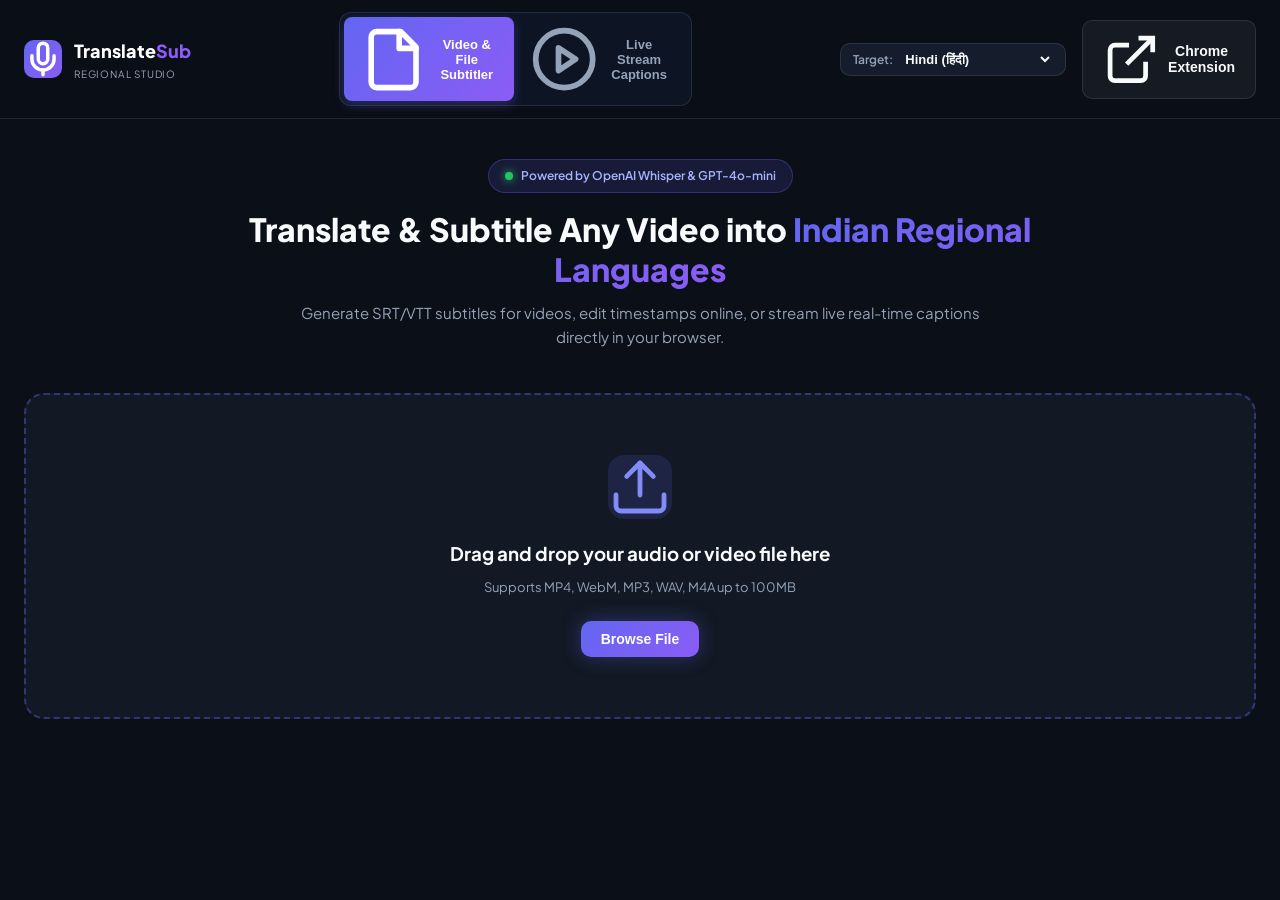
==== frontend/index.html @ feff539c "Initial commit: Regional Language Live Captions & Video Subtitle Studio" ====
<!DOCTYPE html>
<html lang="en">
<head>
  <meta charset="UTF-8">
  <meta name="viewport" content="width=device-width, initial-scale=1.0">
  <title>TranslateSub - AI Video Subtitle Generator & Live Regional Translator</title>
  <link rel="stylesheet" href="styles.css">
  <link rel="preconnect" href="https://fonts.googleapis.com">
  <link rel="preconnect" href="https://fonts.gstatic.com" crossorigin>
  <link href="https://fonts.googleapis.com/css2?family=Plus+Jakarta+Sans:wght@400;500;600;700;800&display=swap" rel="stylesheet">
</head>
<body>
  <!-- Header Navbar -->
  <header class="navbar">
    <div class="nav-container">
      <div class="brand">
        <div class="logo-icon">
          <svg viewBox="0 0 24 24" fill="none" stroke="currentColor" stroke-width="2.2" stroke-linecap="round" stroke-linejoin="round">
            <path d="M12 2a3 3 0 0 0-3 3v7a3 3 0 0 0 6 0V5a3 3 0 0 0-3-3z"></path>
            <path d="M19 10v2a7 7 0 0 1-14 0v-2"></path>
            <line x1="12" y1="19" x2="12" y2="22"></line>
          </svg>
        </div>
        <div class="brand-text">
          <span class="brand-name">Translate<span class="brand-accent">Sub</span></span>
          <span class="brand-tag">Regional Studio</span>
        </div>
      </div>

      <!-- Studio Mode Nav Pills -->
      <div class="nav-pills">
        <button id="pillFileStudio" class="nav-pill active">
          <svg viewBox="0 0 24 24" fill="none" stroke="currentColor" stroke-width="2" stroke-linecap="round" stroke-linejoin="round"><path d="M14.5 2H6a2 2 0 0 0-2 2v16a2 2 0 0 0 2 2h12a2 2 0 0 0 2-2V7.5L14.5 2z"></path><polyline points="14 2 14 8 20 8"></polyline></svg>
          Video & File Subtitler
        </button>
        <button id="pillLiveStudio" class="nav-pill">
          <svg viewBox="0 0 24 24" fill="none" stroke="currentColor" stroke-width="2" stroke-linecap="round" stroke-linejoin="round"><circle cx="12" cy="12" r="10"></circle><polygon points="10 8 16 12 10 16 10 8"></polygon></svg>
          Live Stream Captions
        </button>
      </div>

      <!-- Language & Controls -->
      <div class="nav-actions">
        <div class="lang-selector-group">
          <span class="lang-label">Target:</span>
          <select id="globalLangSelect" class="lang-select">
            <option value="hi" selected>Hindi (हिंदी)</option>
            <option value="mr">Marathi (मराठी)</option>
            <option value="ta">Tamil (தமிழ்)</option>
            <option value="te">Telugu (తెలుగు)</option>
            <option value="kn">Kannada (ಕನ್ನಡ)</option>
            <option value="bn">Bengali (বাংলা)</option>
            <option value="gu">Gujarati (ગુજરાતી)</option>
            <option value="ml">Malayalam (മലയാളം)</option>
            <option value="pa">Punjabi (ਪੰਜਾਬੀ)</option>
          </select>
        </div>

        <button id="extModalBtn" class="btn btn-outline">
          <svg viewBox="0 0 24 24" fill="none" stroke="currentColor" stroke-width="2"><path d="M18 13v6a2 2 0 0 1-2 2H5a2 2 0 0 1-2-2V8a2 2 0 0 1 2-2h6"></path><polyline points="15 3 21 3 21 9"></polyline><line x1="10" y1="14" x2="21" y2="3"></line></svg>
          Chrome Extension
        </button>
      </div>
    </div>
  </header>

  <!-- Hero Header -->
  <section class="hero-section">
    <div class="container text-center">
      <div class="hero-badge">
        <span class="pulse-dot"></span> Powered by OpenAI Whisper & GPT-4o-mini
      </div>
      <h1 class="hero-title">Translate & Subtitle Any Video into <span class="gradient-text">Indian Regional Languages</span></h1>
      <p class="hero-subtitle">Generate SRT/VTT subtitles for videos, edit timestamps online, or stream live real-time captions directly in your browser.</p>
    </div>
  </section>

  <!-- Main Content Container -->
  <main class="main-container">

    <!-- MODE 1: FILE SUBTITLE STUDIO -->
    <section id="fileStudioMode" class="studio-section active">
      <!-- Upload Dropzone -->
      <div id="dropzone" class="dropzone-card">
        <input type="file" id="fileInput" accept="video/*,audio/*" class="file-input-hidden">
        <div class="dropzone-content">
          <div class="upload-icon">
            <svg viewBox="0 0 24 24" fill="none" stroke="currentColor" stroke-width="1.8" stroke-linecap="round" stroke-linejoin="round">
              <path d="M21 15v4a2 2 0 0 1-2 2H5a2 2 0 0 1-2-2v-4"></path>
              <polyline points="17 8 12 3 7 8"></polyline>
              <line x1="12" y1="3" x2="12" y2="15"></line>
            </svg>
          </div>
          <h3>Drag and drop your audio or video file here</h3>
          <p class="dropzone-hint">Supports MP4, WebM, MP3, WAV, M4A up to 100MB</p>
          <button type="button" id="browseBtn" class="btn btn-primary btn-glow">
            Browse File
          </button>
        </div>
      </div>

      <!-- Loading / Processing Card -->
      <div id="processingCard" class="card processing-card hidden">
        <div class="spinner"></div>
        <div class="processing-info">
          <h4 id="processingStatusTitle">Transcribing & Translating...</h4>
          <p id="processingStatusDesc">Whisper is extracting speech timestamps while GPT-4o-mini translates into your selected regional language.</p>
          <div class="progress-bar-container">
            <div class="progress-bar-fill" id="progressBarFill"></div>
          </div>
        </div>
      </div>

      <!-- Studio Dual Pane Workspace -->
      <div id="workspaceGrid" class="workspace-grid hidden">

        <!-- Left Pane: Media Player & Synchronized Overlay -->
        <div class="media-pane card">
          <div class="pane-header">
            <div class="pane-title">
              <svg viewBox="0 0 24 24" fill="none" stroke="currentColor" stroke-width="2"><rect x="2" y="2" width="20" height="20" rx="2.18" ry="2.18"></rect><line x1="7" y1="2" x2="7" y2="22"></line><line x1="17" y1="2" x2="17" y2="22"></line><line x1="2" y1="12" x2="22" y2="12"></line></svg>
              Media Preview
            </div>
            <span id="fileNameBadge" class="badge">video.mp4</span>
          </div>

          <div class="player-wrapper">
            <video id="mediaPlayer" controls crossorigin="anonymous"></video>
            <!-- Synchronized On-Player Subtitle Overlay -->
            <div id="playerSubtitleOverlay" class="player-subtitle-overlay hidden">
              <div id="playerSubTranslated" class="sub-translated">...</div>
              <div id="playerSubOriginal" class="sub-original">...</div>
            </div>
          </div>
        </div>

        <!-- Right Pane: Interactive Subtitle Editor -->
        <div class="editor-pane card">
          <div class="pane-header">
            <div class="pane-title">
              <svg viewBox="0 0 24 24" fill="none" stroke="currentColor" stroke-width="2"><path d="M11 4H4a2 2 0 0 0-2 2v14a2 2 0 0 0 2 2h14a2 2 0 0 0 2-2v-7"></path><path d="M18.5 2.5a2.121 2.121 0 0 1 3 3L12 15l-4 1 1-4 9.5-9.5z"></path></svg>
              Subtitle Editor (<span id="segmentCount">0</span> segments)
            </div>
            <div class="editor-actions">
              <select id="exportFormatSelect" class="select-sm">
                <option value="srt">SRT Subtitles</option>
                <option value="vtt">WebVTT</option>
                <option value="txt">Plain Text</option>
              </select>
              <button id="downloadSubBtn" class="btn btn-sm btn-primary">
                <svg viewBox="0 0 24 24" fill="none" stroke="currentColor" stroke-width="2"><path d="M21 15v4a2 2 0 0 1-2 2H5a2 2 0 0 1-2-2v-4"></path><polyline points="7 10 12 15 17 10"></polyline><line x1="12" y1="15" x2="12" y2="3"></line></svg>
                Download
              </button>
            </div>
          </div>

          <div class="search-bar-wrapper">
            <svg class="search-icon" viewBox="0 0 24 24" fill="none" stroke="currentColor" stroke-width="2"><circle cx="11" cy="11" r="8"></circle><line x1="21" y1="21" x2="16.65" y2="16.65"></line></svg>
            <input type="text" id="searchInput" placeholder="Search original or translated subtitles..." class="search-input">
          </div>

          <div id="segmentList" class="segment-list">
            <!-- Dynamically populated subtitle cards -->
          </div>
        </div>
      </div>
    </section>

    <!-- MODE 2: LIVE STREAM CAPTIONS STUDIO -->
    <section id="liveStudioMode" class="studio-section">
      <div class="live-studio-container card">
        <div class="live-header">
          <div>
            <h2>Live Audio Streaming Studio</h2>
            <p class="text-muted">Speak into your microphone or play browser tab audio to see real-time regional captions.</p>
          </div>
          <div class="live-status-badge" id="liveStatusBadge">
            <span class="status-dot"></span>
            <span id="liveStatusText">Disconnected</span>
          </div>
        </div>

        <div class="live-controls">
          <div class="form-row">
            <div class="form-group">
              <label>Audio Input Source</label>
              <select id="liveAudioSource" class="select-input">
                <option value="mic">Microphone Input</option>
                <option value="tab">Display / Tab Capture</option>
              </select>
            </div>
            <div class="form-group">
              <label>Target Language</label>
              <select id="liveTargetLang" class="select-input">
                <option value="hi">Hindi (हिंदी)</option>
                <option value="mr">Marathi (मराठी)</option>
                <option value="ta">Tamil (தமிழ்)</option>
                <option value="te">Telugu (తెలుగు)</option>
                <option value="kn">Kannada (ಕನ್ನಡ)</option>
                <option value="bn">Bengali (বাংলা)</option>
                <option value="gu">Gujarati (ગુજરાતી)</option>
                <option value="ml">Malayalam (മലയാളം)</option>
                <option value="pa">Punjabi (ਪੰਜਾਬੀ)</option>
              </select>
            </div>
          </div>

          <button id="toggleLiveBtn" class="btn btn-primary btn-lg btn-glow">
            <svg viewBox="0 0 24 24" fill="none" stroke="currentColor" stroke-width="2"><path d="M12 2a3 3 0 0 0-3 3v7a3 3 0 0 0 6 0V5a3 3 0 0 0-3-3z"></path><path d="M19 10v2a7 7 0 0 1-14 0v-2"></path><line x1="12" y1="19" x2="12" y2="22"></line></svg>
            Start Live Session
          </button>
        </div>

        <!-- Audio Waveform Visualizer Canvas -->
        <div class="visualizer-container">
          <canvas id="audioVisualizer"></canvas>
        </div>

        <!-- Live Subtitle Stream Timeline -->
        <div class="live-feed-header">
          <h3>Real-time Subtitle Feed</h3>
          <button id="clearLiveFeedBtn" class="btn btn-xs btn-outline">Clear Feed</button>
        </div>

        <div id="liveFeedTimeline" class="live-feed-timeline">
          <div class="feed-empty-state">
            <svg viewBox="0 0 24 24" fill="none" stroke="currentColor" stroke-width="1.5"><path d="M12 1a3 3 0 0 0-3 3v8a3 3 0 0 0 6 0V4a3 3 0 0 0-3-3z"></path><path d="M19 10v2a7 7 0 0 1-14 0v-2"></path></svg>
            <p>Click "Start Live Session" and speak to stream real-time translated captions.</p>
          </div>
        </div>
      </div>
    </section>

  </main>

  <!-- Chrome Extension Showcase Modal -->
  <div id="extModal" class="modal-backdrop hidden">
    <div class="modal-card card">
      <div class="modal-header">
        <h3>Chrome Extension (Manifest V3)</h3>
        <button id="closeExtModalBtn" class="close-btn">&times;</button>
      </div>
      <div class="modal-body">
        <p>TranslateSub includes a Manifest V3 browser extension for continuous real-time audio tab capture on YouTube, Netflix, or foreign broadcasts.</p>

        <div class="feature-highlights">
          <div class="highlight-item">
            <span class="highlight-num">1</span>
            <div>
              <strong>Audio Pass-Through Loopback</strong>
              <p>Re-routes tab audio to speakers so video playback never mutes.</p>
            </div>
          </div>
          <div class="highlight-item">
            <span class="highlight-num">2</span>
            <div>
              <strong>On-Page Floating Overlay</strong>
              <p>Renders sleek glassmorphic captions on any webpage with auto-fading.</p>
            </div>
          </div>
        </div>

        <div class="modal-footer">
          <a href="../extension/manifest.json" download class="btn btn-outline">View Manifest</a>
          <button id="gotItBtn" class="btn btn-primary">Got It</button>
        </div>
      </div>
    </div>
  </div>

  <script src="app.js"></script>
</body>
</html>
---- frontend/styles.css ----
/* styles.css - TranslateSub Web Studio Design System */

:root {
  --bg-primary: #0B0F17;
  --bg-secondary: #111827;
  --bg-card: rgba(30, 41, 59, 0.65);
  --bg-card-hover: rgba(30, 41, 59, 0.85);
  --border-color: rgba(255, 255, 255, 0.1);
  --border-glow: rgba(99, 102, 241, 0.4);
  --accent-gradient: linear-gradient(135deg, #6366F1 0%, #8B5CF6 100%);
  --accent-gold: #FDE047;
  --text-main: #F8FAFC;
  --text-muted: #94A3B8;
  --font-family: 'Plus Jakarta Sans', -apple-system, BlinkMacSystemFont, sans-serif;
}

* {
  box-sizing: border-box;
  margin: 0;
  padding: 0;
}

body {
  background-color: var(--bg-primary);
  color: var(--text-main);
  font-family: var(--font-family);
  line-height: 1.6;
  min-height: 100vh;
  display: flex;
  flex-direction: column;
}

/* Custom Scrollbar */
::-webkit-scrollbar {
  width: 8px;
  height: 8px;
}
::-webkit-scrollbar-track {
  background: rgba(15, 23, 42, 0.6);
}
::-webkit-scrollbar-thumb {
  background: #334155;
  border-radius: 4px;
}
::-webkit-scrollbar-thumb:hover {
  background: #475569;
}

/* Utility Classes */
.hidden {
  display: none !important;
}

.text-center {
  text-align: center;
}

.gradient-text {
  background: var(--accent-gradient);
  -webkit-background-clip: text;
  -webkit-text-fill-color: transparent;
}

.card {
  background: var(--bg-card);
  backdrop-filter: blur(16px);
  -webkit-backdrop-filter: blur(16px);
  border: 1px solid var(--border-color);
  border-radius: 16px;
  box-shadow: 0 16px 32px rgba(0, 0, 0, 0.3);
}

/* Buttons */
.btn {
  display: inline-flex;
  align-items: center;
  justify-content: center;
  gap: 8px;
  padding: 10px 20px;
  border-radius: 10px;
  font-size: 14px;
  font-weight: 600;
  cursor: pointer;
  border: none;
  transition: all 0.2s cubic-bezier(0.16, 1, 0.3, 1);
  text-decoration: none;
}

.btn-primary {
  background: var(--accent-gradient);
  color: #FFFFFF;
}

.btn-primary:hover {
  transform: translateY(-1px);
  box-shadow: 0 8px 20px rgba(99, 102, 241, 0.4);
}

.btn-danger {
  background: linear-gradient(135deg, #EF4444 0%, #DC2626 100%);
  color: #FFFFFF;
}

.btn-danger:hover {
  transform: translateY(-1px);
  box-shadow: 0 8px 20px rgba(239, 68, 68, 0.4);
}

.btn-glow {
  box-shadow: 0 0 20px rgba(99, 102, 241, 0.35);
}

.btn-outline {
  background: rgba(255, 255, 255, 0.05);
  color: var(--text-main);
  border: 1px solid var(--border-color);
}

.btn-outline:hover {
  background: rgba(255, 255, 255, 0.1);
  border-color: rgba(255, 255, 255, 0.2);
}

.btn-sm {
  padding: 6px 12px;
  font-size: 12px;
}

.btn-xs {
  padding: 4px 8px;
  font-size: 11px;
}

.btn-lg {
  padding: 14px 28px;
  font-size: 16px;
}

/* Header Navbar */
.navbar {
  background: rgba(11, 15, 23, 0.85);
  backdrop-filter: blur(12px);
  border-bottom: 1px solid var(--border-color);
  position: sticky;
  top: 0;
  z-index: 1000;
}

.nav-container {
  max-width: 1400px;
  margin: 0 auto;
  padding: 12px 24px;
  display: flex;
  align-items: center;
  justify-content: space-between;
  gap: 20px;
}

.brand {
  display: flex;
  align-items: center;
  gap: 12px;
}

.logo-icon {
  width: 38px;
  height: 38px;
  background: var(--accent-gradient);
  border-radius: 10px;
  display: flex;
  align-items: center;
  justify-content: center;
  color: #FFFFFF;
}

.brand-name {
  font-size: 18px;
  font-weight: 800;
  color: #FFFFFF;
}

.brand-accent {
  color: #8B5CF6;
}

.brand-tag {
  display: block;
  font-size: 10px;
  color: var(--text-muted);
  text-transform: uppercase;
  letter-spacing: 0.8px;
}

.nav-pills {
  display: flex;
  background: rgba(15, 23, 42, 0.8);
  padding: 4px;
  border-radius: 12px;
  border: 1px solid var(--border-color);
}

.nav-pill {
  display: flex;
  align-items: center;
  gap: 8px;
  padding: 8px 16px;
  border-radius: 8px;
  background: transparent;
  border: none;
  color: var(--text-muted);
  font-size: 13px;
  font-weight: 600;
  cursor: pointer;
  transition: all 0.2s ease;
}

.nav-pill.active {
  background: var(--accent-gradient);
  color: #FFFFFF;
  box-shadow: 0 4px 12px rgba(99, 102, 241, 0.3);
}

.nav-actions {
  display: flex;
  align-items: center;
  gap: 16px;
}

.lang-selector-group {
  display: flex;
  align-items: center;
  gap: 8px;
  background: rgba(30, 41, 59, 0.6);
  padding: 6px 12px;
  border-radius: 10px;
  border: 1px solid var(--border-color);
}

.lang-label {
  font-size: 12px;
  font-weight: 600;
  color: var(--text-muted);
}

.lang-select {
  background: transparent;
  border: none;
  color: var(--text-main);
  font-size: 13px;
  font-weight: 600;
  outline: none;
  cursor: pointer;
}

.lang-select option {
  background-color: #1E293B;
  color: #F8FAFC;
}

/* Hero Section */
.hero-section {
  padding: 40px 24px 20px;
}

.container {
  max-width: 900px;
  margin: 0 auto;
}

.hero-badge {
  display: inline-flex;
  align-items: center;
  gap: 8px;
  background: rgba(99, 102, 241, 0.15);
  border: 1px solid rgba(99, 102, 241, 0.3);
  padding: 6px 16px;
  border-radius: 20px;
  font-size: 12px;
  font-weight: 600;
  color: #A5B4FC;
  margin-bottom: 16px;
}

.pulse-dot {
  width: 8px;
  height: 8px;
  background: #22C55E;
  border-radius: 50%;
  box-shadow: 0 0 8px #22C55E;
}

.hero-title {
  font-size: 32px;
  font-weight: 800;
  line-height: 1.25;
  margin-bottom: 12px;
}

.hero-subtitle {
  font-size: 15px;
  color: var(--text-muted);
  max-width: 680px;
  margin: 0 auto;
}

/* Main Container */
.main-container {
  max-width: 1400px;
  margin: 0 auto;
  padding: 24px;
  width: 100%;
  flex: 1;
}

.studio-section {
  display: none;
}

.studio-section.active {
  display: block;
}

/* Dropzone Card */
.dropzone-card {
  background: rgba(30, 41, 59, 0.4);
  border: 2px dashed rgba(99, 102, 241, 0.4);
  border-radius: 20px;
  padding: 60px 40px;
  text-align: center;
  cursor: pointer;
  transition: all 0.3s ease;
  position: relative;
}

.dropzone-card:hover, .dropzone-card.drag-over {
  background: rgba(99, 102, 241, 0.1);
  border-color: #6366F1;
  box-shadow: 0 0 30px rgba(99, 102, 241, 0.2);
}

.file-input-hidden {
  display: none;
}

.upload-icon {
  width: 64px;
  height: 64px;
  background: rgba(99, 102, 241, 0.15);
  border-radius: 16px;
  display: flex;
  align-items: center;
  justify-content: center;
  color: #818CF8;
  margin: 0 auto 20px;
}

.dropzone-hint {
  color: var(--text-muted);
  font-size: 13px;
  margin: 8px 0 24px;
}

/* Processing Card */
.processing-card {
  display: flex;
  align-items: center;
  gap: 24px;
  padding: 32px;
}

.spinner {
  width: 48px;
  height: 48px;
  border: 4px solid rgba(99, 102, 241, 0.2);
  border-top-color: #6366F1;
  border-radius: 50%;
  animation: spin 1s linear infinite;
  flex-shrink: 0;
}

@keyframes spin {
  to { transform: rotate(360deg); }
}

.processing-info {
  flex: 1;
}

.progress-bar-container {
  width: 100%;
  height: 8px;
  background: rgba(15, 23, 42, 0.8);
  border-radius: 4px;
  overflow: hidden;
  margin-top: 12px;
  position: relative;
}

.progress-bar-fill {
  height: 100%;
  width: 40%;
  background: var(--accent-gradient);
  border-radius: 4px;
  position: absolute;
  animation: indeterminateProgress 1.8s cubic-bezier(0.65, 0, 0.35, 1) infinite;
}

@keyframes indeterminateProgress {
  0% { left: -40%; width: 30%; }
  50% { left: 40%; width: 50%; }
  100% { left: 100%; width: 30%; }
}

/* Workspace Dual-Pane Grid */
.workspace-grid {
  display: grid;
  grid-template-columns: 1fr 1fr;
  gap: 24px;
}

@media (max-width: 1024px) {
  .workspace-grid {
    grid-template-columns: 1fr;
  }
}

.media-pane, .editor-pane {
  display: flex;
  flex-direction: column;
  height: 620px;
}

.pane-header {
  padding: 16px 20px;
  border-bottom: 1px solid var(--border-color);
  display: flex;
  align-items: center;
  justify-content: space-between;
  gap: 12px;
}

.pane-title {
  display: flex;
  align-items: center;
  gap: 8px;
  font-size: 15px;
  font-weight: 700;
}

.badge {
  background: rgba(99, 102, 241, 0.2);
  color: #A5B4FC;
  padding: 4px 10px;
  border-radius: 6px;
  font-size: 11px;
  font-weight: 600;
}

/* Media Player Wrapper */
.player-wrapper {
  position: relative;
  width: 100%;
  height: 100%;
  background: #000000;
  display: flex;
  align-items: center;
  justify-content: center;
  border-bottom-left-radius: 16px;
  border-bottom-right-radius: 16px;
  overflow: hidden;
}

video#mediaPlayer {
  width: 100%;
  max-height: 100%;
  object-fit: contain;
}

/* Subtitle Overlay over Media Player */
.player-subtitle-overlay {
  position: absolute;
  bottom: 50px;
  left: 50%;
  transform: translateX(-50%);
  width: 85%;
  background: rgba(15, 23, 42, 0.88);
  backdrop-filter: blur(12px);
  border: 1px solid rgba(255, 255, 255, 0.15);
  border-radius: 12px;
  padding: 12px 20px;
  text-align: center;
  pointer-events: none;
  transition: opacity 0.3s ease;
  box-shadow: 0 10px 30px rgba(0, 0, 0, 0.6);
}

.sub-translated {
  color: var(--accent-gold);
  font-size: 18px;
  font-weight: 700;
  line-height: 1.3;
}

.sub-original {
  color: var(--text-muted);
  font-size: 12px;
  margin-top: 4px;
}

/* Subtitle Editor Pane */
.editor-actions {
  display: flex;
  align-items: center;
  gap: 8px;
}

.select-sm {
  background: #1E293B;
  border: 1px solid var(--border-color);
  color: var(--text-main);
  padding: 6px 10px;
  border-radius: 8px;
  font-size: 12px;
  outline: none;
}

.search-bar-wrapper {
  padding: 12px 20px;
  border-bottom: 1px solid var(--border-color);
  position: relative;
}

.search-icon {
  position: absolute;
  left: 32px;
  top: 50%;
  transform: translateY(-50%);
  width: 16px;
  height: 16px;
  color: var(--text-muted);
}

.search-input {
  width: 100%;
  padding: 8px 12px 8px 36px;
  background: rgba(15, 23, 42, 0.6);
  border: 1px solid var(--border-color);
  border-radius: 8px;
  color: var(--text-main);
  font-size: 13px;
  outline: none;
}

.search-input:focus {
  border-color: #6366F1;
}

.segment-list {
  flex: 1;
  overflow-y: auto;
  padding: 16px;
  display: flex;
  flex-direction: column;
  gap: 12px;
}

/* Subtitle Segment Card */
.segment-card {
  background: rgba(15, 23, 42, 0.5);
  border: 1px solid var(--border-color);
  border-radius: 12px;
  padding: 12px 16px;
  cursor: pointer;
  transition: all 0.2s ease;
}

.segment-card:hover {
  background: rgba(30, 41, 59, 0.8);
  border-color: rgba(99, 102, 241, 0.3);
}

.segment-card.active {
  border-color: #6366F1;
  background: rgba(99, 102, 241, 0.12);
  box-shadow: 0 0 15px rgba(99, 102, 241, 0.2);
}

.segment-header {
  display: flex;
  align-items: center;
  justify-content: space-between;
  margin-bottom: 8px;
}

.segment-time {
  font-size: 11px;
  font-weight: 700;
  color: #818CF8;
  background: rgba(99, 102, 241, 0.15);
  padding: 2px 8px;
  border-radius: 4px;
}

.segment-orig-text {
  font-size: 12px;
  color: var(--text-muted);
  margin-bottom: 6px;
}

.segment-trans-input {
  width: 100%;
  background: rgba(15, 23, 42, 0.8);
  border: 1px solid var(--border-color);
  border-radius: 6px;
  color: #FFFFFF;
  padding: 6px 10px;
  font-size: 14px;
  font-weight: 600;
  outline: none;
}

.segment-trans-input:focus {
  border-color: #6366F1;
}

/* Live Studio Container */
.live-studio-container {
  padding: 28px;
  display: flex;
  flex-direction: column;
  gap: 20px;
}

.live-header {
  display: flex;
  align-items: center;
  justify-content: space-between;
}

.live-status-badge {
  display: flex;
  align-items: center;
  gap: 8px;
  background: rgba(15, 23, 42, 0.8);
  padding: 8px 16px;
  border-radius: 20px;
  border: 1px solid var(--border-color);
  font-size: 12px;
  font-weight: 600;
}

.live-status-badge.active .status-dot {
  background: #22C55E;
  box-shadow: 0 0 10px #22C55E;
}

.live-controls {
  display: flex;
  align-items: flex-end;
  justify-content: space-between;
  gap: 24px;
}

.form-row {
  display: flex;
  gap: 20px;
  flex: 1;
}

.form-group {
  display: flex;
  flex-direction: column;
  gap: 6px;
  flex: 1;
}

.form-group label {
  font-size: 12px;
  font-weight: 700;
  color: var(--text-muted);
  text-transform: uppercase;
}

.select-input {
  background: #1E293B;
  border: 1px solid var(--border-color);
  border-radius: 10px;
  color: var(--text-main);
  padding: 10px 14px;
  font-size: 14px;
  outline: none;
}

/* Visualizer Canvas */
.visualizer-container {
  width: 100%;
  height: 90px;
  background: rgba(15, 23, 42, 0.8);
  border: 1px solid var(--border-color);
  border-radius: 12px;
  overflow: hidden;
}

canvas#audioVisualizer {
  width: 100%;
  height: 100%;
  display: block;
}

/* Live Feed Timeline */
.live-feed-header {
  display: flex;
  align-items: center;
  justify-content: space-between;
}

.live-feed-timeline {
  height: 300px;
  overflow-y: auto;
  background: rgba(15, 23, 42, 0.5);
  border: 1px solid var(--border-color);
  border-radius: 12px;
  padding: 16px;
  display: flex;
  flex-direction: column;
  gap: 12px;
}

.feed-empty-state {
  display: flex;
  flex-direction: column;
  align-items: center;
  justify-content: center;
  height: 100%;
  color: var(--text-muted);
  gap: 12px;
}

.feed-empty-state svg {
  width: 40px;
  height: 40px;
  opacity: 0.5;
}

.feed-item {
  background: rgba(30, 41, 59, 0.7);
  border: 1px solid var(--border-color);
  border-radius: 10px;
  padding: 12px 16px;
  animation: slideIn 0.3s ease-out;
}

@keyframes slideIn {
  from { opacity: 0; transform: translateY(8px); }
  to { opacity: 1; transform: translateY(0); }
}

.feed-translated {
  color: var(--accent-gold);
  font-weight: 700;
  font-size: 16px;
}

.feed-original {
  color: var(--text-muted);
  font-size: 12px;
  margin-top: 4px;
}

/* Modal */
.modal-backdrop {
  position: fixed;
  inset: 0;
  background: rgba(0, 0, 0, 0.75);
  backdrop-filter: blur(8px);
  z-index: 2000;
  display: flex;
  align-items: center;
  justify-content: center;
  padding: 20px;
}

.modal-card {
  max-width: 500px;
  width: 100%;
  padding: 28px;
}

.modal-header {
  display: flex;
  align-items: center;
  justify-content: space-between;
  margin-bottom: 16px;
}

.close-btn {
  background: none;
  border: none;
  color: var(--text-muted);
  font-size: 24px;
  cursor: pointer;
}

.feature-highlights {
  display: flex;
  flex-direction: column;
  gap: 16px;
  margin: 20px 0;
}

.highlight-item {
  display: flex;
  gap: 16px;
  align-items: flex-start;
}

.highlight-num {
  width: 28px;
  height: 28px;
  background: var(--accent-gradient);
  border-radius: 50%;
  display: flex;
  align-items: center;
  justify-content: center;
  font-size: 12px;
  font-weight: 800;
  color: #FFFFFF;
  flex-shrink: 0;
}

.modal-footer {
  display: flex;
  justify-content: flex-end;
  gap: 12px;
  margin-top: 24px;
}

@media (max-width: 768px) {
  .nav-container {
    flex-direction: column;
    align-items: stretch;
    gap: 14px;
  }
  .nav-pills {
    justify-content: center;
  }
  .nav-actions {
    justify-content: space-between;
  }
  .hero-title {
    font-size: 24px;
  }
  .live-controls {
    flex-direction: column;
    align-items: stretch;
  }
  .form-row {
    flex-direction: column;
    gap: 12px;
  }
}
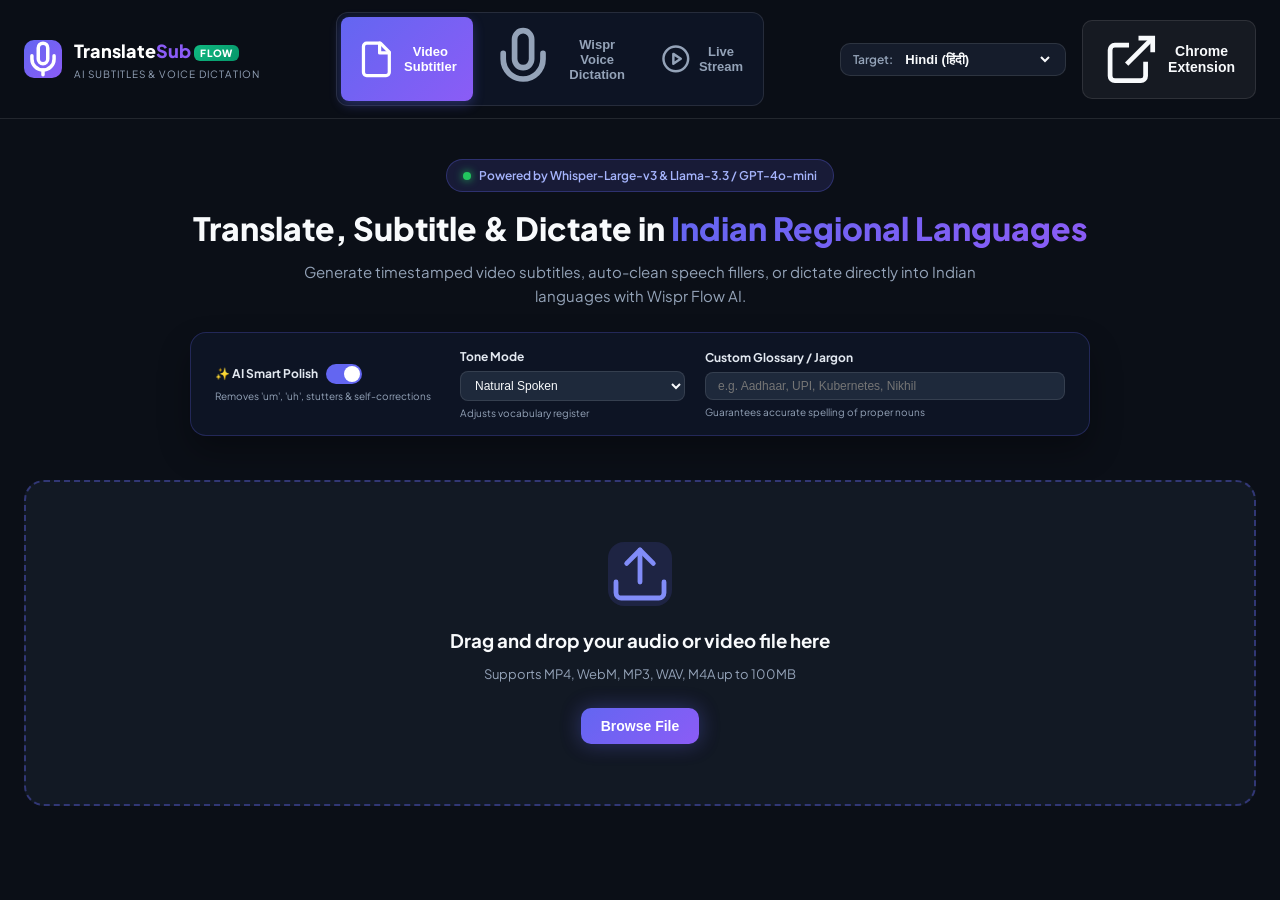
==== commit ae85ce24: "Add Wispr Flow AI features: Voice Dictation, Smart Filler Polish, Custom Glossary & Tone Presets" ====
--- a/frontend/index.html
+++ b/frontend/index.html
@@ -3,7 +3,7 @@
 <head>
   <meta charset="UTF-8">
   <meta name="viewport" content="width=device-width, initial-scale=1.0">
-  <title>TranslateSub - AI Video Subtitle Generator & Live Regional Translator</title>
+  <title>TranslateSub & Wispr Flow - AI Video Subtitles & Regional Voice Dictation</title>
   <link rel="stylesheet" href="styles.css">
   <link rel="preconnect" href="https://fonts.googleapis.com">
   <link rel="preconnect" href="https://fonts.gstatic.com" crossorigin>
@@ -22,8 +22,8 @@
           </svg>
         </div>
         <div class="brand-text">
-          <span class="brand-name">Translate<span class="brand-accent">Sub</span></span>
-          <span class="brand-tag">Regional Studio</span>
+          <span class="brand-name">Translate<span class="brand-accent">Sub</span> <span class="badge-flow">FLOW</span></span>
+          <span class="brand-tag">AI Subtitles & Voice Dictation</span>
         </div>
       </div>
 
@@ -31,11 +31,15 @@
       <div class="nav-pills">
         <button id="pillFileStudio" class="nav-pill active">
           <svg viewBox="0 0 24 24" fill="none" stroke="currentColor" stroke-width="2" stroke-linecap="round" stroke-linejoin="round"><path d="M14.5 2H6a2 2 0 0 0-2 2v16a2 2 0 0 0 2 2h12a2 2 0 0 0 2-2V7.5L14.5 2z"></path><polyline points="14 2 14 8 20 8"></polyline></svg>
-          Video & File Subtitler
+          Video Subtitler
+        </button>
+        <button id="pillDictateStudio" class="nav-pill">
+          <svg viewBox="0 0 24 24" fill="none" stroke="currentColor" stroke-width="2" stroke-linecap="round" stroke-linejoin="round"><path d="M12 2a3 3 0 0 0-3 3v7a3 3 0 0 0 6 0V5a3 3 0 0 0-3-3z"></path><path d="M19 10v2a7 7 0 0 1-14 0v-2"></path></svg>
+          Wispr Voice Dictation
         </button>
         <button id="pillLiveStudio" class="nav-pill">
           <svg viewBox="0 0 24 24" fill="none" stroke="currentColor" stroke-width="2" stroke-linecap="round" stroke-linejoin="round"><circle cx="12" cy="12" r="10"></circle><polygon points="10 8 16 12 10 16 10 8"></polygon></svg>
-          Live Stream Captions
+          Live Stream
         </button>
       </div>
 
@@ -68,10 +72,38 @@
   <section class="hero-section">
     <div class="container text-center">
       <div class="hero-badge">
-        <span class="pulse-dot"></span> Powered by OpenAI Whisper & GPT-4o-mini
-      </div>
-      <h1 class="hero-title">Translate & Subtitle Any Video into <span class="gradient-text">Indian Regional Languages</span></h1>
-      <p class="hero-subtitle">Generate SRT/VTT subtitles for videos, edit timestamps online, or stream live real-time captions directly in your browser.</p>
+        <span class="pulse-dot"></span> Powered by Whisper-Large-v3 & Llama-3.3 / GPT-4o-mini
+      </div>
+      <h1 class="hero-title">Translate, Subtitle & Dictate in <span class="gradient-text">Indian Regional Languages</span></h1>
+      <p class="hero-subtitle">Generate timestamped video subtitles, auto-clean speech fillers, or dictate directly into Indian languages with Wispr Flow AI.</p>
+
+      <!-- Wispr Flow Global AI Settings Bar -->
+      <div class="wispr-settings-bar card">
+        <div class="wispr-setting-item">
+          <label class="wispr-label">
+            <span>✨ AI Smart Polish</span>
+            <input type="checkbox" id="globalSmartCleanup" checked>
+            <span class="toggle-track"><span class="toggle-indicator"></span></span>
+          </label>
+          <span class="wispr-hint">Removes 'um', 'uh', stutters & self-corrections</span>
+        </div>
+
+        <div class="wispr-setting-item">
+          <label class="wispr-label">Tone Mode</label>
+          <select id="globalToneSelect" class="select-sm">
+            <option value="casual" selected>Natural Spoken</option>
+            <option value="formal">Formal / Business</option>
+            <option value="summary">Key Points Summary</option>
+          </select>
+          <span class="wispr-hint">Adjusts vocabulary register</span>
+        </div>
+
+        <div class="wispr-setting-item flex-2">
+          <label class="wispr-label">Custom Glossary / Jargon</label>
+          <input type="text" id="globalGlossaryInput" placeholder="e.g. Aadhaar, UPI, Kubernetes, Nikhil" class="input-sm">
+          <span class="wispr-hint">Guarantees accurate spelling of proper nouns</span>
+        </div>
+      </div>
     </div>
   </section>
 
@@ -103,8 +135,8 @@
       <div id="processingCard" class="card processing-card hidden">
         <div class="spinner"></div>
         <div class="processing-info">
-          <h4 id="processingStatusTitle">Transcribing & Translating...</h4>
-          <p id="processingStatusDesc">Whisper is extracting speech timestamps while GPT-4o-mini translates into your selected regional language.</p>
+          <h4 id="processingStatusTitle">Transcribing & Polishing Subtitles...</h4>
+          <p id="processingStatusDesc">Whisper is extracting timestamps while AI polishes fillers and translates into your target regional language.</p>
           <div class="progress-bar-container">
             <div class="progress-bar-fill" id="progressBarFill"></div>
           </div>
@@ -166,7 +198,35 @@
       </div>
     </section>
 
-    <!-- MODE 2: LIVE STREAM CAPTIONS STUDIO -->
+    <!-- MODE 2: WISPR VOICE DICTATION STUDIO -->
+    <section id="dictateStudioMode" class="studio-section">
+      <div class="dictate-container card">
+        <div class="dictate-header">
+          <div>
+            <h2>Wispr Flow Voice Dictation</h2>
+            <p class="text-muted">Speak naturally into your microphone — AI will strip out filler words, stutters, and self-corrections into polished regional script.</p>
+          </div>
+          <button id="dictateRecordBtn" class="btn btn-primary btn-lg btn-glow">
+            <svg viewBox="0 0 24 24" fill="none" stroke="currentColor" stroke-width="2"><path d="M12 2a3 3 0 0 0-3 3v7a3 3 0 0 0 6 0V5a3 3 0 0 0-3-3z"></path><path d="M19 10v2a7 7 0 0 1-14 0v-2"></path><line x1="12" y1="19" x2="12" y2="22"></line></svg>
+            <span>Start Dictating</span>
+          </button>
+        </div>
+
+        <div class="dictate-output-box">
+          <div class="dictate-box-header">
+            <span class="dictate-box-label">Polished Regional Output</span>
+            <button id="copyDictationBtn" class="btn btn-xs btn-outline">
+              <svg viewBox="0 0 24 24" width="14" height="14" fill="none" stroke="currentColor" stroke-width="2"><rect x="9" y="9" width="13" height="13" rx="2" ry="2"></rect><path d="M5 15H4a2 2 0 0 1-2-2V4a2 2 0 0 1 2-2h9a2 2 0 0 1 2 2v1"></path></svg>
+              Copy Text
+            </button>
+          </div>
+          <textarea id="dictateResultText" placeholder="Click 'Start Dictating' and speak. Your polished regional translation will appear here..." class="dictate-textarea"></textarea>
+          <div id="dictateOriginalHint" class="dictate-orig-hint"></div>
+        </div>
+      </div>
+    </section>
+
+    <!-- MODE 3: LIVE STREAM CAPTIONS STUDIO -->
     <section id="liveStudioMode" class="studio-section">
       <div class="live-studio-container card">
         <div class="live-header">
@@ -237,25 +297,32 @@
   <div id="extModal" class="modal-backdrop hidden">
     <div class="modal-card card">
       <div class="modal-header">
-        <h3>Chrome Extension (Manifest V3)</h3>
+        <h3>Chrome Extension & Wispr Voice Flow</h3>
         <button id="closeExtModalBtn" class="close-btn">&times;</button>
       </div>
       <div class="modal-body">
-        <p>TranslateSub includes a Manifest V3 browser extension for continuous real-time audio tab capture on YouTube, Netflix, or foreign broadcasts.</p>
+        <p>TranslateSub includes a Manifest V3 browser extension with instant voice typing and continuous tab audio capture.</p>
 
         <div class="feature-highlights">
           <div class="highlight-item">
             <span class="highlight-num">1</span>
             <div>
-              <strong>Audio Pass-Through Loopback</strong>
-              <p>Re-routes tab audio to speakers so video playback never mutes.</p>
+              <strong>🎙️ Instant Voice Dictation (Alt + Shift + V)</strong>
+              <p>Type into WhatsApp Web, Gmail, Slack, ChatGPT in 9 Indian regional languages with filler-word removal.</p>
             </div>
           </div>
           <div class="highlight-item">
             <span class="highlight-num">2</span>
             <div>
-              <strong>On-Page Floating Overlay</strong>
-              <p>Renders sleek glassmorphic captions on any webpage with auto-fading.</p>
+              <strong>🔊 Tab Audio Pass-Through Loopback</strong>
+              <p>Captures and translates tab audio without muting video playback.</p>
+            </div>
+          </div>
+          <div class="highlight-item">
+            <span class="highlight-num">3</span>
+            <div>
+              <strong>✨ On-Page Floating Caption Overlay</strong>
+              <p>Renders sleek glassmorphic subtitles directly over YouTube, Netflix, or foreign livestreams.</p>
             </div>
           </div>
         </div>
--- a/frontend/styles.css
+++ b/frontend/styles.css
@@ -301,6 +301,168 @@
   color: var(--text-muted);
   max-width: 680px;
   margin: 0 auto;
+}
+
+.badge-flow {
+  background: linear-gradient(135deg, #10B981, #059669);
+  color: #FFFFFF;
+  font-size: 10px;
+  font-weight: 800;
+  padding: 2px 6px;
+  border-radius: 6px;
+  vertical-align: middle;
+  letter-spacing: 0.8px;
+}
+
+/* Wispr Flow Global AI Settings Bar */
+.wispr-settings-bar {
+  display: flex;
+  align-items: center;
+  justify-content: space-between;
+  gap: 20px;
+  padding: 14px 24px;
+  margin: 24px auto 0;
+  max-width: 900px;
+  background: rgba(15, 23, 42, 0.75);
+  border: 1px solid rgba(99, 102, 241, 0.25);
+  text-align: left;
+}
+
+.wispr-setting-item {
+  display: flex;
+  flex-direction: column;
+  gap: 4px;
+  flex: 1;
+}
+
+.wispr-setting-item.flex-2 {
+  flex: 1.6;
+}
+
+.wispr-label {
+  font-size: 12px;
+  font-weight: 700;
+  color: #E2E8F0;
+  display: flex;
+  align-items: center;
+  gap: 8px;
+  cursor: pointer;
+}
+
+.wispr-hint {
+  font-size: 10px;
+  color: var(--text-muted);
+}
+
+.input-sm {
+  background: #1E293B;
+  border: 1px solid var(--border-color);
+  color: var(--text-main);
+  padding: 6px 12px;
+  border-radius: 8px;
+  font-size: 12px;
+  outline: none;
+  width: 100%;
+}
+
+.input-sm:focus {
+  border-color: #6366F1;
+}
+
+/* Wispr Toggle Switch */
+.toggle-track {
+  display: inline-block;
+  width: 36px;
+  height: 20px;
+  background: #334155;
+  border-radius: 20px;
+  position: relative;
+  transition: all 0.2s ease;
+}
+
+.toggle-indicator {
+  position: absolute;
+  top: 2px;
+  left: 2px;
+  width: 16px;
+  height: 16px;
+  background: #FFFFFF;
+  border-radius: 50%;
+  transition: all 0.2s ease;
+}
+
+input[type="checkbox"]:checked + .toggle-track {
+  background: #6366F1;
+}
+
+input[type="checkbox"]:checked + .toggle-track .toggle-indicator {
+  transform: translateX(16px);
+}
+
+.wispr-label input[type="checkbox"] {
+  display: none;
+}
+
+/* Dictation Studio Mode */
+.dictate-container {
+  padding: 32px;
+  display: flex;
+  flex-direction: column;
+  gap: 24px;
+  max-width: 900px;
+  margin: 0 auto;
+}
+
+.dictate-header {
+  display: flex;
+  align-items: center;
+  justify-content: space-between;
+  gap: 20px;
+}
+
+.dictate-output-box {
+  background: rgba(15, 23, 42, 0.7);
+  border: 1px solid var(--border-color);
+  border-radius: 16px;
+  padding: 20px;
+  display: flex;
+  flex-direction: column;
+  gap: 12px;
+}
+
+.dictate-box-header {
+  display: flex;
+  align-items: center;
+  justify-content: space-between;
+}
+
+.dictate-box-label {
+  font-size: 12px;
+  font-weight: 700;
+  color: var(--accent-gold);
+  text-transform: uppercase;
+  letter-spacing: 0.5px;
+}
+
+.dictate-textarea {
+  width: 100%;
+  height: 180px;
+  background: transparent;
+  border: none;
+  color: #FFFFFF;
+  font-family: inherit;
+  font-size: 18px;
+  font-weight: 600;
+  line-height: 1.6;
+  resize: vertical;
+  outline: none;
+}
+
+.dictate-orig-hint {
+  font-size: 12px;
+  color: var(--text-muted);
+  border-top: 1px solid rgba(255, 255, 255, 0.05);
+  padding-top: 8px;
 }
 
 /* Main Container */
